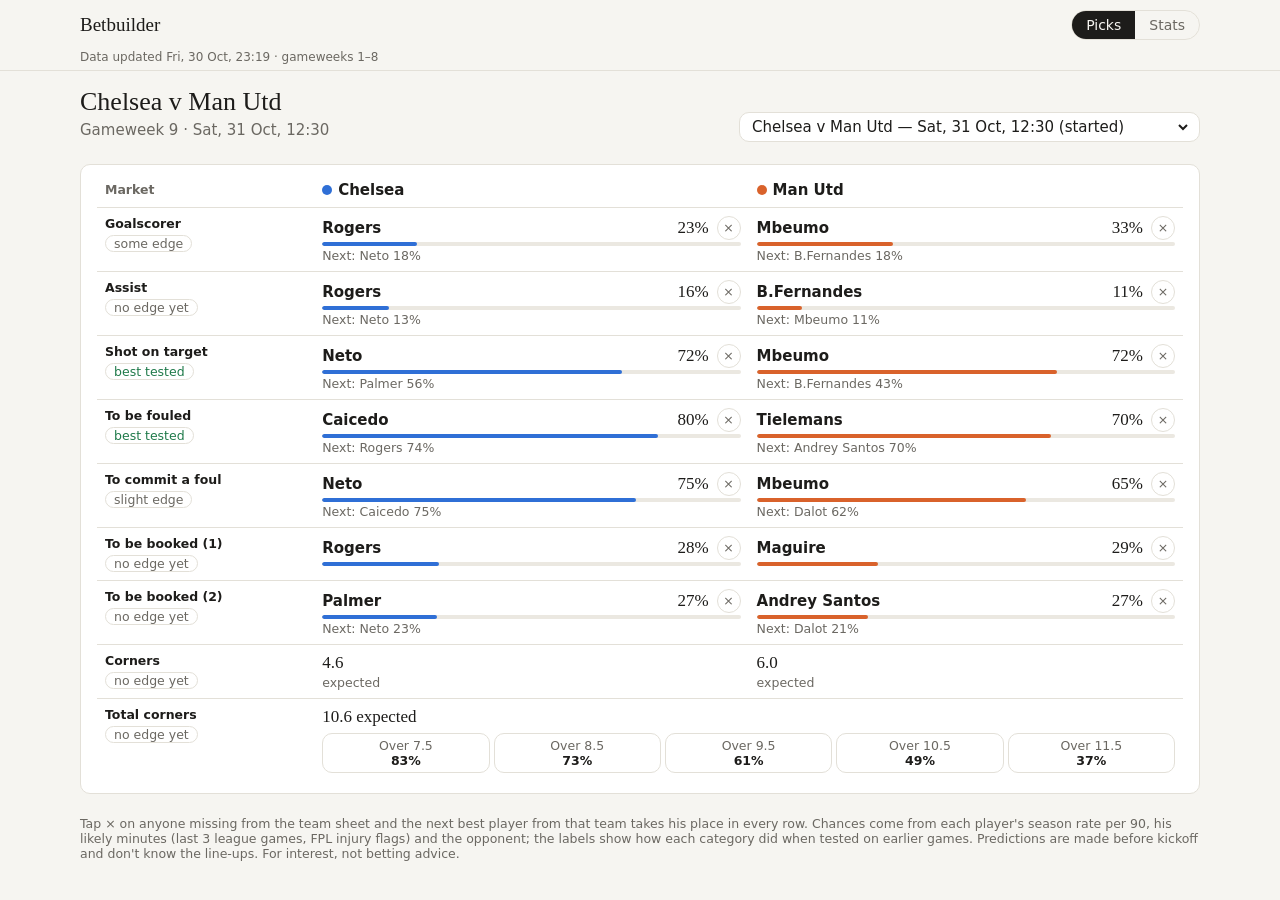
==== index.html @ 2744a881 "Betbuilder app: match picks, team stats and prediction tracker Installable web app for betbuilder.ci" ====
<!DOCTYPE html>
<html lang="en-GB">
<head>
<meta charset="utf-8">
<meta name="viewport" content="width=device-width, initial-scale=1, viewport-fit=cover">
<title>Betbuilder · Match picks</title>
<meta name="description" content="Premier League team and player stats, match picks and a prediction tracker.">
<link rel="manifest" href="manifest.webmanifest">
<meta name="theme-color" content="#f6f5f1" media="(prefers-color-scheme: light)">
<meta name="theme-color" content="#141412" media="(prefers-color-scheme: dark)">
<meta name="apple-mobile-web-app-capable" content="yes">
<meta name="apple-mobile-web-app-title" content="Betbuilder">
<link rel="icon" href="icons/icon-192.png">
<link rel="apple-touch-icon" href="icons/apple-touch-icon.png">
<link rel="stylesheet" href="assets/app.css">
<script>window.DASH_PARAMS = {"fixture": null, "out": []};</script>
<script src="assets/d3.min.js"></script>
<script src="assets/dash.js"></script>
</head>
<body>
<header class="app-bar"><div class="app-bar-in"><a class="app-name" href="./">Betbuilder</a><nav class="app-tabs"><a href="./" aria-current="page">Picks</a><a href="stats.html">Stats</a></nav></div><div class="app-updated" id="app-updated"></div></header>
<div id="dash-root">
<style>
.mp { font-family: var(--font-anthropic-sans); color: var(--color-fg); display: flex; flex-direction: column; gap: var(--cds-gap-lg); max-width: 72rem; margin-inline: auto; }
.mp-top { display: flex; flex-wrap: wrap; align-items: flex-end; justify-content: space-between; gap: var(--cds-gap-md); }
.mp-title { font-family: var(--font-anthropic-serif); font-weight: 400; font-size: var(--cds-font-size-title); margin: 0; line-height: 1.15; }
.mp-sub { margin: var(--cds-gap-xs) 0 0; color: var(--color-fg-muted); font-size: var(--cds-font-size-body); min-height: 1.4em; }
.mp-sel { display: inline-flex; align-items: center; background: var(--color-panel); border: 1px solid var(--color-border-line); border-radius: var(--cds-radius); padding: var(--cds-pad-xs) var(--cds-pad-sm); }
.mp-sel select { font: inherit; font-size: var(--cds-font-size-body); color: var(--color-fg); background: transparent; border: 0; min-width: min(80vw, 20rem); }
.mp-grid { display: grid; grid-template-columns: repeat(auto-fit, minmax(min(100%, 16rem), 1fr)); gap: var(--cds-gap-md); }
.mp-card { background: var(--color-panel); border: 1px solid var(--color-border-line); border-radius: var(--cds-radius); padding: var(--cds-pad-lg); min-height: 11.5rem; display: flex; flex-direction: column; gap: var(--cds-gap-sm); min-width: 0; }
.mp-card.wide { grid-column: span 2; }
@media (max-width: 40rem) { .mp-card.wide { grid-column: auto; } }
.mp-k { display: flex; align-items: center; justify-content: space-between; gap: var(--cds-gap-sm); font-size: var(--cds-font-size-caption); color: var(--color-fg-muted); text-transform: uppercase; letter-spacing: .04em; }
.mp-conf { text-transform: none; letter-spacing: 0; border: 1px solid var(--color-border-line); border-radius: 999px; padding: 0 8px; white-space: nowrap; }
.mp-conf.good { color: var(--color-ok); }
.mp-pick { display: grid; grid-template-columns: 1fr auto; align-items: end; gap: 2px var(--cds-gap-sm); }
.mp-name { font-family: var(--font-anthropic-serif); font-weight: 400; font-size: var(--cds-font-size-title); line-height: 1.15; overflow-wrap: anywhere; }
.mp-pct { font-family: var(--font-anthropic-serif); font-weight: 400; font-size: var(--cds-font-size-title); line-height: 1.15; font-variant-numeric: tabular-nums; }
.mp-team { display: inline-flex; align-items: center; gap: 6px; font-size: var(--cds-font-size-caption); color: var(--color-fg-muted); }
.mp-sw { width: .625rem; height: .625rem; border-radius: 50%; flex: none; }
.mp-x { font: inherit; font-size: var(--cds-font-size-caption); color: var(--color-fg-muted); background: none; border: 1px solid var(--color-border-line); border-radius: 999px; padding: 2px 10px; cursor: pointer; justify-self: end; white-space: nowrap; }
.mp-x:hover { color: var(--color-fg); border-color: var(--color-fg-muted); }
.mp-bar { grid-column: 1 / -1; height: 6px; border-radius: 999px; background: var(--cds-chart-grid); overflow: hidden; margin-top: 4px; }
.mp-bar i { display: block; height: 100%; border-radius: 999px; }
.mp-next { margin-top: auto; font-size: var(--cds-font-size-caption); color: var(--color-fg-muted); font-variant-numeric: tabular-nums; }
.mp-two { display: grid; grid-template-columns: repeat(auto-fit, minmax(min(100%, 13rem), 1fr)); gap: var(--cds-gap-md); }
.mp-corner-big { font-family: var(--font-anthropic-serif); font-weight: 400; font-size: calc(var(--cds-font-size-title) * 1.6); line-height: 1; font-variant-numeric: tabular-nums; }
.mp-split { display: flex; justify-content: space-between; gap: var(--cds-gap-sm); font-size: var(--cds-font-size-caption); color: var(--color-fg-muted); }
.mp-lines { display: grid; grid-template-columns: repeat(5, 1fr); gap: 4px; font-size: var(--cds-font-size-caption); font-variant-numeric: tabular-nums; text-align: center; }
.mp-lines div { border: 1px solid var(--color-border-line); border-radius: var(--cds-radius); padding: 4px 2px; }
.mp-lines b { display: block; font-weight: 600; color: var(--color-fg); }
.mp-lines span { color: var(--color-fg-muted); }
.mp-tablecard { background: var(--color-panel); border: 1px solid var(--color-border-line); border-radius: var(--cds-radius); padding: var(--cds-pad-sm) var(--cds-pad-lg) var(--cds-pad-md); }
.mp-scroll { overflow-x: auto; }
.mp-t { width: 100%; border-collapse: collapse; font-variant-numeric: tabular-nums; min-width: 30rem; }
.mp-t th { text-align: left; font-size: var(--cds-font-size-caption); color: var(--color-fg-muted); font-weight: var(--cds-font-weight-medium); padding: var(--cds-pad-sm) var(--cds-pad-sm); border-bottom: 1px solid var(--color-border-line); width: 40%; }
.mp-t th.cat { width: 20%; }
.mp-t th .mp-team { font-size: var(--cds-font-size-body); color: var(--color-fg); }
.mp-t td { padding: var(--cds-pad-sm); border-bottom: 1px solid var(--color-border-line); vertical-align: top; }
.mp-t tbody tr:last-child td { border-bottom: 0; }
.mp-t td.cat { font-size: var(--cds-font-size-caption); color: var(--color-fg); font-weight: var(--cds-font-weight-medium); }
.mp-t td.cat .mp-conf { display: inline-block; margin-top: 4px; font-weight: 400; color: var(--color-fg-muted); font-size: var(--cds-font-size-caption); }
.mp-t td.cat .mp-conf.good { color: var(--color-ok); }
.mp-c { display: grid; grid-template-columns: 1fr auto auto; align-items: center; gap: 2px var(--cds-gap-sm); }
.mp-c .nm { font-size: var(--cds-font-size-body); font-weight: 600; overflow-wrap: anywhere; }
.mp-c .pc { font-family: var(--font-anthropic-serif); font-size: var(--cds-font-size-heading); }
.mp-c .x { font: inherit; font-size: var(--cds-font-size-caption); line-height: 1; color: var(--color-fg-muted); background: none; border: 1px solid var(--color-border-line); border-radius: 999px; width: 1.5rem; height: 1.5rem; padding: 0; cursor: pointer; }
.mp-c .x:hover { color: var(--color-fg); border-color: var(--color-fg-muted); }
.mp-c .bar { grid-column: 1 / -1; height: 4px; border-radius: 999px; background: var(--cds-chart-grid); overflow: hidden; }
.mp-c .bar i { display: block; height: 100%; border-radius: 999px; }
.mp-c .nx { grid-column: 1 / -1; font-size: var(--cds-font-size-caption); color: var(--color-fg-muted); }
.mp-c .pos { grid-column: 1 / -1; font-size: var(--cds-font-size-caption); color: var(--color-fg-muted); }
.mp-corn { font-family: var(--font-anthropic-serif); font-size: var(--cds-font-size-heading); }
.mp-corn-total { font-size: var(--cds-font-size-caption); color: var(--color-fg-muted); margin-top: 2px; }
@media (max-width: 40rem) {
  .mp-tablecard { padding: var(--cds-pad-xs) var(--cds-pad-sm) var(--cds-pad-sm); }
  .mp-t { min-width: 0; table-layout: fixed; }
  .mp-t th, .mp-t td { padding: var(--cds-pad-sm) 4px; }
  .mp-t th.cat { width: 26%; }
  .mp-t th { width: 37%; }
  .mp-t th .mp-team { font-size: var(--cds-font-size-caption); font-weight: 600; }
  .mp-t td.cat .mp-conf { font-size: 11px; padding: 0 5px; }
  .mp-c { grid-template-columns: 1fr auto; }
  .mp-c .nm { grid-column: 1 / -1; font-size: 14px; }
  .mp-c .pc { font-size: var(--cds-font-size-body); }
  .mp-c .x { width: 1.6rem; height: 1.6rem; }
  .mp-c .nx { font-size: 11px; }
  .mp-lines { grid-template-columns: repeat(3, 1fr); }
}
.mp-out { display: flex; flex-wrap: wrap; align-items: center; gap: var(--cds-gap-xs); font-size: var(--cds-font-size-caption); color: var(--color-fg-muted); }
.mp-out[hidden] { display: none; }
.mp-chip { font: inherit; font-size: var(--cds-font-size-caption); color: var(--color-fg); background: var(--color-panel); border: 1px solid var(--color-border-line); border-radius: 999px; padding: 2px 10px; cursor: pointer; }
.mp-chip.all { color: var(--color-fg-muted); }
.mp-foot { font-size: var(--cds-font-size-caption); color: var(--color-fg-muted); margin: 0; }
.mp-empty { color: var(--color-fg-muted); font-size: var(--cds-font-size-body); }
.mp-fail { display: flex; align-items: center; justify-content: center; gap: var(--cds-gap-xs); color: var(--color-fg-muted); font-size: var(--cds-font-size-caption); flex: 1; }
.mp-fail::before { content: ""; width: .375rem; height: .375rem; border-radius: 50%; background: var(--color-bad); }
[data-dash-source-state=empty] { color: transparent; }
[data-dash-source-state=refreshing] { opacity: .5; transition: opacity var(--cds-dur-slow); }
</style>

<div class="mp">
  <div class="mp-top" id="top">
    <div>
      <h1 class="mp-title" id="mp-title">Match picks</h1>
      <p class="mp-sub" id="mp-sub">—</p>
    </div>
    <label class="mp-sel"><select id="mp-sel" aria-label="Match" data-source="fixtures"></select></label>
  </div>

  <div class="mp-tablecard">
    <div class="mp-scroll">
      <table class="mp-t" id="picks">
        <thead><tr>
          <th class="cat" scope="col">Market</th>
          <th scope="col"><span class="mp-team"><span class="mp-sw" id="sw-h"></span><span id="th-h">Home</span></span></th>
          <th scope="col"><span class="mp-team"><span class="mp-sw" id="sw-a"></span><span id="th-a">Away</span></span></th>
        </tr></thead>
        <tbody id="picks-body" data-source="previews fixtures"></tbody>
      </table>
    </div>
  </div>

  <div class="mp-out" id="mp-out" hidden></div>

  <p class="mp-foot">Tap × on anyone missing from the team sheet and the next best player from that team takes his place in every row. Chances come from each player's season rate per 90, his likely minutes (last 3 league games, FPL injury flags) and the opponent; the labels show how each category did when tested on earlier games. Predictions are made before kickoff and don't know the line-ups. For interest, not betting advice.</p>
</div>

<script>
(() => {
  const sel = document.getElementById('mp-sel');
  const mk = (tag, cls, text) => { const e = document.createElement(tag); if (cls) e.className = cls; if (text != null) e.textContent = text; return e; };
  const pct = d3.format('.0%');
  const f1 = d3.format('.1f');
  const kf = new Intl.DateTimeFormat('en-GB', { weekday: 'short', day: 'numeric', month: 'short', hour: '2-digit', minute: '2-digit', timeZone: 'Europe/London' });
  const fail = (el) => { el.replaceChildren(mk('div', 'mp-fail', 'Failed to load')); el.classList.remove('dash-skeleton'); };

  sel.addEventListener('change', () => dash.setParams({ fixture: sel.value }));
  // players ticked off as not playing: a filter, as "fixture_id|player_id" entries
  const outList = () => dash.params().out || [];
  const setOut = (list) => dash.setParams({ out: list });
  document.getElementById('picks').addEventListener('click', (e) => {
    const b = e.target.closest('button.x');
    if (b) setOut([...new Set([...outList(), `${b.dataset.f}|${b.dataset.p}`])]);
  });
  document.getElementById('mp-out').addEventListener('click', (e) => {
    const b = e.target.closest('button.mp-chip');
    if (!b) return;
    if (b.dataset.all) setOut(outList().filter((k) => !k.startsWith(`${b.dataset.f}|`)));
    else setOut(outList().filter((k) => k !== `${b.dataset.f}|${b.dataset.p}`));
  });

  const pickEl = (r, k, color) => {
    const wrap = mk('div', 'mp-pick');
    const name = mk('div', 'mp-name', r.name);
    const p = mk('div', 'mp-pct', pct(r[k]));
    p.dataset.source = 'previews'; p.dataset.field = k;
    p.dataset.where = `fixture_id=${encodeURIComponent(r.fixture_id)}&player_id=${encodeURIComponent(r.player_id)}`;
    const team = mk('span', 'mp-team'); const sw = mk('span', 'mp-sw'); sw.style.background = color;
    team.append(sw, `${r.team_name} · ${r.position}${r.availability === 'd' ? ' · doubt' : ''}`);
    const x = mk('button', 'mp-x', 'Not playing'); x.type = 'button'; x.dataset.f = r.fixture_id; x.dataset.p = r.player_id;
    x.setAttribute('aria-label', `${r.name} is not playing — show the next pick`);
    const bar = mk('div', 'mp-bar'); const i = mk('i'); i.style.width = `${r[k] * 100}%`; i.style.background = color; bar.appendChild(i);
    wrap.append(name, p, team, x, bar);
    return wrap;
  };

  dash.onData(() => {
    const F = dash.data('fixtures');
    const P = dash.data('previews');
    const fx = (F.status === 'ok' ? F.data : []).slice().sort((a, b) => (a.kickoff < b.kickoff ? -1 : 1));
    const nowIso = new Date().toISOString().slice(0, 19);
    const want = dash.params().fixture;
    const f = fx.find((x) => x.fixture_id === want) || fx.find((x) => x.kickoff > nowIso) || fx[0];
    if (document.activeElement !== sel) {
      sel.replaceChildren(...fx.map((x) => new Option(`${x.label} — ${kf.format(new Date(x.kickoff + 'Z'))}${x.kickoff <= nowIso ? ' (started)' : ''}`, x.fixture_id)));
      if (f) sel.value = f.fixture_id;
    }
    const sub = document.getElementById('mp-sub');
    const tb = document.getElementById('picks-body');
    tb.replaceChildren();
    const failRow = () => { const tr = mk('tr'); const td = mk('td'); td.colSpan = 3; td.appendChild(mk('div', 'mp-fail', 'Failed to load')); tr.appendChild(td); tb.appendChild(tr); };
    if (F.status === 'error' || P.status === 'error') { sub.textContent = ''; failRow(); return; }
    if (!f) { sub.textContent = F.status === 'ok' ? 'No league games in the next 8 days.' : '—'; return; }
    document.getElementById('mp-title').textContent = f.label;
    sub.textContent = `Gameweek ${f.gw} · ${kf.format(new Date(f.kickoff + 'Z'))}`;
    const color = { [f.home]: dash.colors[0], [f.away]: dash.colors[1] };
    document.getElementById('th-h').textContent = f.home_name; document.getElementById('sw-h').style.background = color[f.home];
    document.getElementById('th-a').textContent = f.away_name; document.getElementById('sw-a').style.background = color[f.away];

    const out = new Set(outList().filter((k) => k.startsWith(`${f.fixture_id}|`)).map((k) => k.split('|')[1]));
    const all = P.status === 'ok' ? P.data.filter((r) => r.fixture_id === f.fixture_id) : [];
    const rows = all.filter((r) => !out.has(r.player_id));
    const ranked = (team, k) => rows.filter((r) => r.team === team && r[k] != null).sort((a, b) => b[k] - a[k]);

    const pickCell = (r, k, nextR) => {
      const td = mk('td');
      if (!r) { td.appendChild(mk('span', 'mp-next', P.status === 'ok' ? 'No players left' : '—')); return td; }
      const c = mk('div', 'mp-c');
      const p = mk('span', 'pc', pct(r[k]));
      p.dataset.source = 'previews'; p.dataset.field = k;
      p.dataset.where = `fixture_id=${encodeURIComponent(r.fixture_id)}&player_id=${encodeURIComponent(r.player_id)}`;
      const x = mk('button', 'x', '×'); x.type = 'button'; x.dataset.f = r.fixture_id; x.dataset.p = r.player_id;
      x.title = `${r.name} isn't playing`; x.setAttribute('aria-label', `${r.name} is not playing — show the next pick`);
      const bar = mk('span', 'bar'); const i = mk('i'); i.style.width = `${r[k] * 100}%`; i.style.background = color[r.team]; bar.appendChild(i);
      c.append(mk('span', 'nm', r.name), p, x, bar);
      if (r.availability === 'd') c.appendChild(mk('span', 'pos', 'doubt'));
      if (nextR) c.appendChild(mk('span', 'nx', `Next: ${nextR.name} ${pct(nextR[k])}`));
      td.appendChild(c);
      return td;
    };
    const catCell = (label, conf, good) => {
      const td = mk('td', 'cat'); td.append(label, mk('br')); td.appendChild(mk('span', `mp-conf${good ? ' good' : ''}`, conf)); return td;
    };
    const markets = [
      ['Goalscorer', 'p_score', 'some edge', false, 0],
      ['Assist', 'p_assist', 'no edge yet', false, 0],
      ['Shot on target', 'p_sot', 'best tested', true, 0],
      ['To be fouled', 'p_fouled', 'best tested', true, 0],
      ['To commit a foul', 'p_foul', 'slight edge', false, 0],
      ['To be booked (1)', 'p_card', 'no edge yet', false, 0],
      ['To be booked (2)', 'p_card', 'no edge yet', false, 1],
    ];
    if (P.status === 'ok') {
      markets.forEach(([label, k, conf, good, idx]) => {
        const tr = mk('tr');
        tr.appendChild(catCell(label, conf, good));
        [f.home, f.away].forEach((team) => {
          const list = ranked(team, k);
          const showNext = k !== 'p_card' || idx === 1;
          tr.appendChild(pickCell(list[idx], k, showNext ? list[idx + 1] : null));
        });
        tb.appendChild(tr);
      });
    }
    // corners
    const tr = mk('tr');
    tr.appendChild(catCell('Corners', 'no edge yet', false));
    [['corners_home', f.home], ['corners_away', f.away]].forEach(([fld]) => {
      const td = mk('td'); const v = mk('div', 'mp-corn', f1(f[fld]));
      v.dataset.source = 'fixtures'; v.dataset.field = fld; v.dataset.where = `fixture_id=${encodeURIComponent(f.fixture_id)}`;
      td.append(v, mk('div', 'mp-corn-total', 'expected'));
      tr.appendChild(td);
    });
    tb.appendChild(tr);
    const tr2 = mk('tr');
    tr2.appendChild(catCell('Total corners', 'no edge yet', false));
    const td2 = mk('td'); td2.colSpan = 2;
    const big = mk('div', 'mp-corn', `${f1(f.corners_total)} expected`);
    big.dataset.source = 'fixtures'; big.dataset.field = 'corners_total'; big.dataset.where = `fixture_id=${encodeURIComponent(f.fixture_id)}`;
    const lines = mk('div', 'mp-lines'); lines.style.marginTop = '6px';
    ['7_5', '8_5', '9_5', '10_5', '11_5'].forEach((l) => {
      const d = mk('div'); d.append(mk('span', '', `Over ${l.replace('_', '.')}`), mk('b', '', pct(f[`corners_over_${l}`]))); lines.appendChild(d);
    });
    td2.append(big, lines); tr2.appendChild(td2); tb.appendChild(tr2);

    // who has been ticked off
    const box = document.getElementById('mp-out');
    box.replaceChildren();
    const gone = all.filter((r) => out.has(r.player_id));
    box.hidden = !gone.length;
    if (gone.length) {
      box.append('Not playing (tap to add back):');
      gone.forEach((r) => { const b = mk('button', 'mp-chip', `${r.name} ↺`); b.type = 'button'; b.dataset.f = f.fixture_id; b.dataset.p = r.player_id; box.appendChild(b); });
      const a = mk('button', 'mp-chip all', 'Add everyone back'); a.type = 'button'; a.dataset.f = f.fixture_id; a.dataset.all = '1'; box.appendChild(a);
    }
  });
})();
</script>

</div>
<script src="assets/app.js"></script>
</body>
</html>
---- assets/app.css ----
:root {
  color-scheme: light dark;
  --color-bg: #f6f5f1;
  --color-panel: #ffffff;
  --color-fg: #1d1c1a;
  --color-fg-muted: #6b6862;
  --color-border-line: #e3e0d8;
  --color-ok: #1f7a4a;
  --color-warn: #a35b00;
  --color-bad: #b42318;
  --series-1: #2f6fd6;
  --series-2: #d9622b;
  --series-3: #2a9d6f;
  --series-4: #8a5cd1;
  --series-5: #c2417f;
  --series-6: #3d9bb5;
  --series-7: #a08a1c;
  --series-8: #6b7280;
  --cds-chart-grid: #ebe8e1;
  --cds-chart-axis: #c9c5bb;
  --cds-chart-muted: #b9b5ab;
  --cds-chart-reference: #8f8b82;
  --cds-surface-popover: #ffffff;
  --cds-border: #dcd8ce;
  --cds-text-secondary: #6b6862;
  --cds-shadow-popover: 0 6px 24px rgba(0, 0, 0, .12);
  --cds-radius: 10px;
  --cds-gap-xs: 4px; --cds-gap-sm: 8px; --cds-gap-md: 14px; --cds-gap-lg: 22px; --cds-gap-xl: 32px;
  --cds-pad-xs: 4px; --cds-pad-sm: 8px; --cds-pad-md: 12px; --cds-pad-lg: 16px; --cds-pad-xl: 24px;
  --cds-font-size-caption: 12.5px;
  --cds-font-size-body: 15px;
  --cds-font-size-heading: 17px;
  --cds-font-size-title: 26px;
  --cds-font-weight-medium: 600;
  --cds-dur-slow: .3s;
  --cds-ease-out: cubic-bezier(.2, .7, .2, 1);
  --font-anthropic-sans: system-ui, -apple-system, "Segoe UI", Roboto, sans-serif;
  --font-anthropic-serif: "Iowan Old Style", "Palatino Linotype", Palatino, Georgia, serif;
}
@media (prefers-color-scheme: dark) {
  :root {
    --color-bg: #141412;
    --color-panel: #1e1d1b;
    --color-fg: #eeece6;
    --color-fg-muted: #a29f97;
    --color-border-line: #33322e;
    --color-ok: #4cc38a;
    --color-warn: #f0a742;
    --color-bad: #f2685c;
    --series-1: #6a9cf0;
    --series-2: #f08a52;
    --series-3: #4cc38a;
    --series-4: #a98be6;
    --series-5: #e0729f;
    --series-6: #64b9d2;
    --series-7: #cdb53a;
    --series-8: #9aa0aa;
    --cds-chart-grid: #2b2a27;
    --cds-chart-axis: #45433e;
    --cds-chart-muted: #55534d;
    --cds-chart-reference: #7d7a72;
    --cds-surface-popover: #262522;
    --cds-border: #3b3a35;
    --cds-text-secondary: #a29f97;
    --cds-shadow-popover: 0 6px 24px rgba(0, 0, 0, .5);
  }
}
* { box-sizing: border-box; }
html, body { margin: 0; background: var(--color-bg); color: var(--color-fg); font-family: var(--font-anthropic-sans); -webkit-text-size-adjust: 100%; }
body { min-height: 100vh; }
a { color: inherit; }

.app-bar { position: sticky; top: 0; z-index: 10; background: color-mix(in srgb, var(--color-bg) 88%, transparent); backdrop-filter: blur(10px); -webkit-backdrop-filter: blur(10px); border-bottom: 1px solid var(--color-border-line); padding: env(safe-area-inset-top) 0 0; }
.app-bar-in { max-width: 72rem; margin: 0 auto; padding: 10px 16px; display: flex; align-items: center; gap: 12px; }
.app-name { font-family: var(--font-anthropic-serif); font-size: 19px; margin-right: auto; text-decoration: none; }
.app-tabs { display: inline-flex; border: 1px solid var(--color-border-line); border-radius: 999px; overflow: hidden; }
.app-tabs a { text-decoration: none; font-size: 14px; padding: 6px 14px; color: var(--color-fg-muted); }
.app-tabs a[aria-current="page"] { background: var(--color-fg); color: var(--color-bg); }
.app-updated { max-width: 72rem; margin: 0 auto; padding: 0 16px 6px; font-size: 12px; color: var(--color-fg-muted); }

#dash-root { max-width: 72rem; margin: 0 auto; padding: 16px 16px calc(32px + env(safe-area-inset-bottom)); }
#dash-root :is(b, strong) { font-weight: 600; }

/* loading placeholder used by the pages */
.dash-skeleton { position: relative; color: transparent !important; min-height: 1.2em; }
.dash-skeleton::after { content: ""; position: absolute; inset: 0; border-radius: 6px; background: linear-gradient(90deg, var(--cds-chart-grid), var(--color-border-line), var(--cds-chart-grid)); background-size: 200% 100%; animation: dash-pulse 1.4s ease-in-out infinite; }
@keyframes dash-pulse { 0% { background-position: 100% 0; } 100% { background-position: -100% 0; } }
@media (prefers-reduced-motion: reduce) { .dash-skeleton::after { animation: none; } }
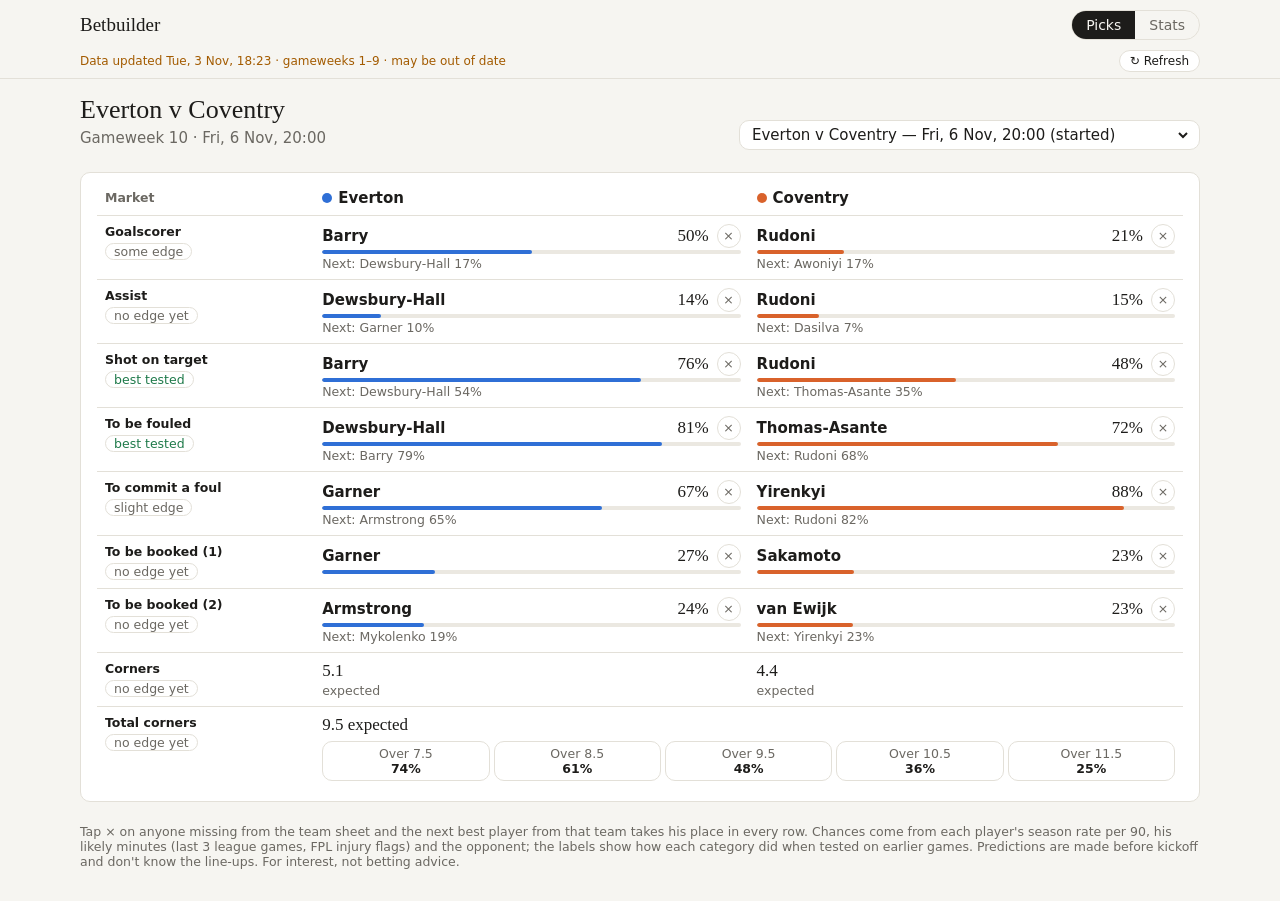
==== commit df7367f0: "Refresh data when the app comes back to the screen An installed app can stay open in the background " ====
--- a/index.html
+++ b/index.html
@@ -172,7 +172,8 @@
     const fx = (F.status === 'ok' ? F.data : []).slice().sort((a, b) => (a.kickoff < b.kickoff ? -1 : 1));
     const nowIso = new Date().toISOString().slice(0, 19);
     const want = dash.params().fixture;
-    const f = fx.find((x) => x.fixture_id === want) || fx.find((x) => x.kickoff > nowIso) || fx[0];
+    const doneIso = new Date(Date.now() - 3 * 3600 * 1000).toISOString().slice(0, 19); // a game that kicked off 3+ hours ago is over
+    const f = fx.find((x) => x.fixture_id === want && x.kickoff > doneIso) || fx.find((x) => x.kickoff > nowIso) || fx[0];
     if (document.activeElement !== sel) {
       sel.replaceChildren(...fx.map((x) => new Option(`${x.label} — ${kf.format(new Date(x.kickoff + 'Z'))}${x.kickoff <= nowIso ? ' (started)' : ''}`, x.fixture_id)));
       if (f) sel.value = f.fixture_id;
--- a/assets/app.css
+++ b/assets/app.css
@@ -76,7 +76,10 @@
 .app-tabs { display: inline-flex; border: 1px solid var(--color-border-line); border-radius: 999px; overflow: hidden; }
 .app-tabs a { text-decoration: none; font-size: 14px; padding: 6px 14px; color: var(--color-fg-muted); }
 .app-tabs a[aria-current="page"] { background: var(--color-fg); color: var(--color-bg); }
-.app-updated { max-width: 72rem; margin: 0 auto; padding: 0 16px 6px; font-size: 12px; color: var(--color-fg-muted); }
+.app-updated { max-width: 72rem; margin: 0 auto; padding: 0 16px 6px; font-size: 12px; color: var(--color-fg-muted); display: flex; align-items: center; justify-content: space-between; gap: 8px; }
+.app-updated.stale { color: var(--color-warn); }
+.app-refresh { font: inherit; font-size: 12px; color: var(--color-fg); background: var(--color-panel); border: 1px solid var(--color-border-line); border-radius: 999px; padding: 3px 10px; cursor: pointer; white-space: nowrap; }
+.app-refresh:disabled { opacity: .6; }
 
 #dash-root { max-width: 72rem; margin: 0 auto; padding: 16px 16px calc(32px + env(safe-area-inset-bottom)); }
 #dash-root :is(b, strong) { font-weight: 600; }
